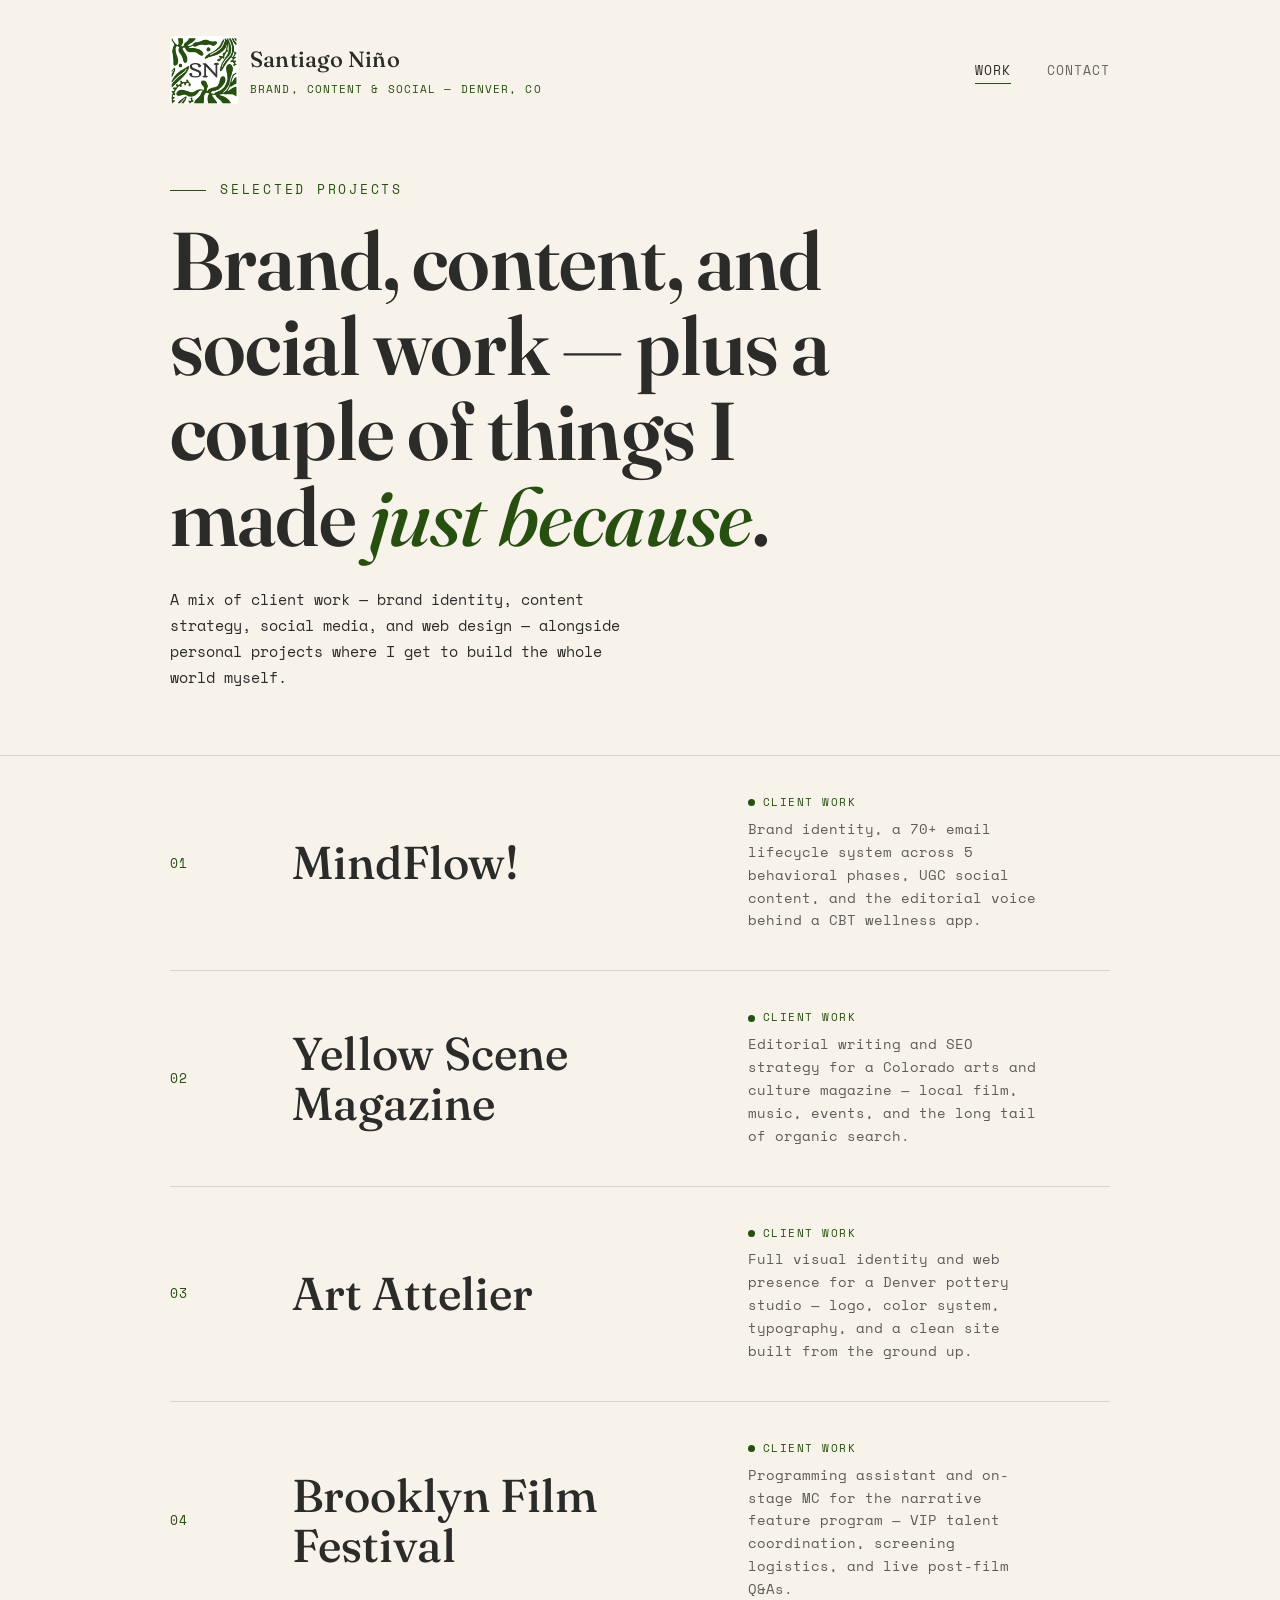
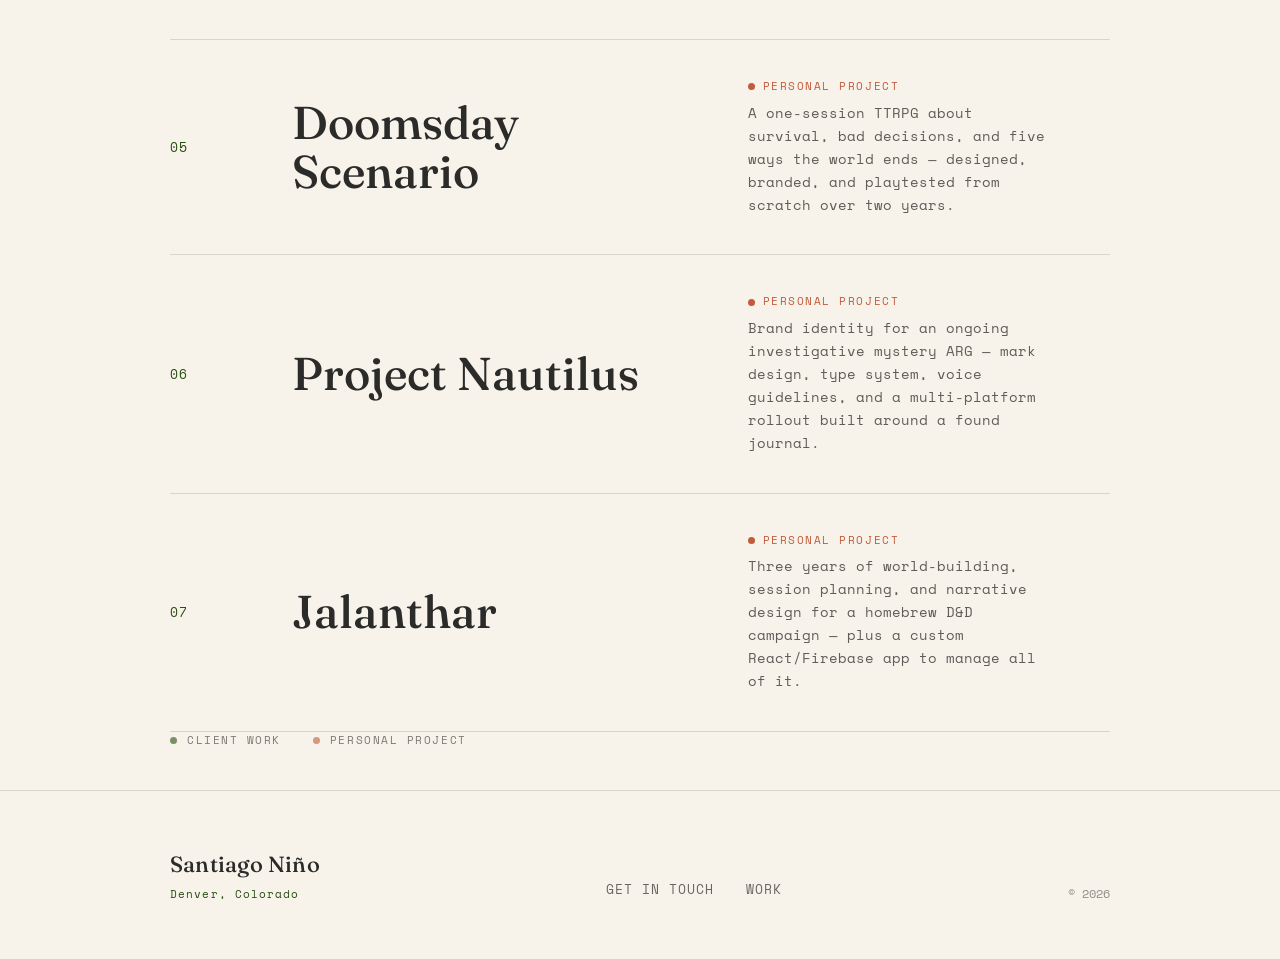
==== work/index.html @ 9f28a8c1 "Add files via upload" ====
<!DOCTYPE html>
<html lang="en">
<head>
<meta charset="UTF-8">
<meta name="viewport" content="width=device-width, initial-scale=1.0">
<title>Work — Santiago Niño</title>
<meta name="description" content="Selected brand, content, and social work by Santiago Niño, including MindFlow, Art Attelier, and Yellow Scene Magazine.">
<link rel="canonical" href="https://ageofdust.github.io/work/">
<meta property="og:title" content="Work — Santiago Niño">
<meta property="og:description" content="Selected brand, content, and social work by Santiago Niño, including MindFlow, Art Attelier, and Yellow Scene Magazine.">
<meta property="og:type" content="website">
<meta name="twitter:card" content="summary">
<link rel="icon" type="image/png" href="../img/logo.png">
<link rel="preconnect" href="https://fonts.googleapis.com">
<link rel="preconnect" href="https://fonts.gstatic.com" crossorigin>
<link href="https://fonts.googleapis.com/css2?family=Fraunces:ital,opsz,wght@0,9..144,300;0,9..144,400;0,9..144,500;0,9..144,600;0,9..144,900;1,9..144,400;1,9..144,500&family=Space+Mono:wght@400;700&display=swap" rel="stylesheet">
<link rel="stylesheet" href="../css/styles.css">
</head>
<body data-section="work">

<header>
  <div class="wrap nav">
    <a href="../index.html" class="brand-link"><img src="../img/logo.png" alt="Santiago Niño logo" class="brand-logo"><div class="brand-text"><span class="brand-name">Santiago Niño</span><span class="brand-year">BRAND, CONTENT &amp; SOCIAL — DENVER, CO</span></div></a>
    <nav class="nav-links">
      <a href="../work/index.html" data-nav-link="work" class="is-active">Work</a>
      <a href="../contact/index.html" data-nav-link="contact">Contact</a>
    </nav>
    <button class="menu-toggle" onclick="toggleMenu()" aria-label="Toggle menu">
      <span></span><span></span>
    </button>
  </div>
  <nav class="mobile-menu" id="mobile-menu">
    <a href="../work/index.html" data-nav-link="work" class="is-active">Work</a>
    <a href="../contact/index.html" data-nav-link="contact">Contact</a>
  </nav>
</header>

<main>
    <section class="page-intro">
      <div class="wrap">
        <div class="eyebrow">Selected projects</div>
        <h1>Brand, content, and social work — plus a couple of things I made <span class="accent">just because</span>.</h1>
        <p class="page-intro-sub">A mix of client work — brand identity, content strategy, social media, and web design — alongside personal projects where I get to build the whole world myself.</p>
      </div>
    </section>

    <section class="project-index">
      <div class="wrap">

        <a class="project" href="mindflow/index.html">
          <span class="project-num">01</span>
          <span class="project-name">MindFlow!</span>
          <span class="project-meta">
            <span class="project-tag">Client work</span>
            <span class="project-desc">Brand identity, a 70+ email lifecycle system across 5 behavioral phases, UGC social content, and the editorial voice behind a CBT wellness app.</span>
          </span>
          <span class="project-arrow">→</span>
        </a>

        <a class="project" href="yellow-scene/index.html">
          <span class="project-num">02</span>
          <span class="project-name">Yellow Scene Magazine</span>
          <span class="project-meta">
            <span class="project-tag">Client work</span>
            <span class="project-desc">Editorial writing and SEO strategy for a Colorado arts and culture magazine — local film, music, events, and the long tail of organic search.</span>
          </span>
          <span class="project-arrow">→</span>
        </a>

        <a class="project" href="art-attelier/index.html">
          <span class="project-num">03</span>
          <span class="project-name">Art Attelier</span>
          <span class="project-meta">
            <span class="project-tag">Client work</span>
            <span class="project-desc">Full visual identity and web presence for a Denver pottery studio — logo, color system, typography, and a clean site built from the ground up.</span>
          </span>
          <span class="project-arrow">→</span>
        </a>

        <a class="project" href="brooklyn-film-festival/index.html">
          <span class="project-num">04</span>
          <span class="project-name">Brooklyn Film Festival</span>
          <span class="project-meta">
            <span class="project-tag">Client work</span>
            <span class="project-desc">Programming assistant and on-stage MC for the narrative feature program — VIP talent coordination, screening logistics, and live post-film Q&As.</span>
          </span>
          <span class="project-arrow">→</span>
        </a>

        <a class="project" href="doomsday-scenario/index.html">
          <span class="project-num">05</span>
          <span class="project-name">Doomsday Scenario</span>
          <span class="project-meta">
            <span class="project-tag is-personal">Personal project</span>
            <span class="project-desc">A one-session TTRPG about survival, bad decisions, and five ways the world ends — designed, branded, and playtested from scratch over two years.</span>
          </span>
          <span class="project-arrow">→</span>
        </a>

        <a class="project" href="project-nautilus/index.html">
          <span class="project-num">06</span>
          <span class="project-name">Project Nautilus</span>
          <span class="project-meta">
            <span class="project-tag is-personal">Personal project</span>
            <span class="project-desc">Brand identity for an ongoing investigative mystery ARG — mark design, type system, voice guidelines, and a multi-platform rollout built around a found journal.</span>
          </span>
          <span class="project-arrow">→</span>
        </a>

        <a class="project" href="jalanthar/index.html">
          <span class="project-num">07</span>
          <span class="project-name">Jalanthar</span>
          <span class="project-meta">
            <span class="project-tag is-personal">Personal project</span>
            <span class="project-desc">Three years of world-building, session planning, and narrative design for a homebrew D&D campaign — plus a custom React/Firebase app to manage all of it.</span>
          </span>
          <span class="project-arrow">→</span>
        </a>
      </div>

      <div class="wrap legend">
        <span class="legend-item"><span class="legend-dot"></span>Client work</span>
        <span class="legend-item"><span class="legend-dot is-personal"></span>Personal project</span>
      </div>
    </section>

</main>

<footer>
  <div class="wrap footer-inner">
    <div>
      <div class="brand-name">Santiago Niño</div>
      <span class="brand-year">Denver, Colorado</span>
    </div>
    <div class="footer-links">
      <a href="../contact/index.html">Get in Touch</a>
      <a href="../work/index.html">Work</a>
    </div>
    <div class="footer-meta">© 2026</div>
  </div>
</footer>

<script src="../js/main.js" defer></script>

</body>
</html>
---- css/styles.css ----
:root {
    --paper: #F7F3EA;
    --forest: #274F10;
    --forest-deep: #1B380A;
    --rust: #C25B3A;
    --gold: #D4A24E;
    --charcoal: #2B2B2A;

    --font-display: 'Fraunces', serif;
    --font-mono: 'Space Mono', monospace;
  }

  * { margin: 0; padding: 0; box-sizing: border-box; }

  html { scroll-behavior: smooth; }

  body {
    background: var(--paper);
    color: var(--charcoal);
    font-family: var(--font-mono);
    line-height: 1.6;
    font-size: 15px;
    overflow-x: hidden;
  }

  a { color: inherit; text-decoration: none; }

  .wrap {
    max-width: 1100px;
    margin: 0 auto;
    padding: 0 48px;
  }

  /* ---------- HEADER ---------- */
  header {
    position: relative;
    z-index: 20;
    padding: 36px 0;
  }

  .nav {
    display: flex;
    align-items: center;
    justify-content: space-between;
  }

  .brand-link {
    display: flex;
    align-items: center;
    gap: 12px;
    text-decoration: none;
    color: inherit;
  }

  .brand-logo {
    width: auto;
    height: 68px;
    display: block;
    flex-shrink: 0;
  }

  .brand-text {
    display: flex;
    flex-direction: column;
  }

  .brand-name {
    font-family: var(--font-display);
    font-size: 22px;
    font-weight: 500;
    letter-spacing: 0.01em;
  }

  .brand-year {
    font-family: var(--font-mono);
    font-size: 11px;
    letter-spacing: 0.1em;
    color: var(--forest);
    margin-top: 4px;
    display: block;
  }

  .nav-links {
    display: flex;
    align-items: center;
    gap: 36px;
    font-size: 12.5px;
    letter-spacing: 0.08em;
    text-transform: uppercase;
    padding-top: 4px;
  }

  .nav-links a {
    opacity: 0.7;
    transition: opacity 0.2s ease;
    border-bottom: 1px solid transparent;
    padding-bottom: 2px;
    cursor: pointer;
  }

  .nav-links a:hover,
  .nav-links a.is-active {
    opacity: 1;
    border-color: var(--forest);
  }

  /* ---------- MOBILE MENU ---------- */
  .menu-toggle {
    display: none;
    flex-direction: column;
    justify-content: center;
    gap: 6px;
    width: 32px;
    height: 32px;
    background: none;
    border: none;
    cursor: pointer;
    padding: 0;
  }

  .menu-toggle span {
    display: block;
    width: 100%;
    height: 1.5px;
    background: var(--charcoal);
    transition: transform 0.25s ease, opacity 0.25s ease;
  }

  .menu-toggle.is-open span:first-child {
    transform: translateY(3.5px) rotate(45deg);
  }

  .menu-toggle.is-open span:last-child {
    transform: translateY(-3.5px) rotate(-45deg);
  }

  .mobile-menu {
    display: none;
    flex-direction: column;
    max-height: 0;
    overflow: hidden;
    transition: max-height 0.3s ease;
    border-top: 1px solid rgba(43,43,42,0.15);
  }

  .mobile-menu.is-open {
    max-height: 220px;
  }

  .mobile-menu a {
    padding: 18px 24px;
    font-size: 13px;
    letter-spacing: 0.1em;
    text-transform: uppercase;
    color: var(--charcoal);
    opacity: 0.75;
    border-bottom: 1px solid rgba(43,43,42,0.1);
  }

  .mobile-menu a.is-active {
    opacity: 1;
    color: var(--forest);
  }

  /* ---------- SHARED EYEBROW ---------- */
  .eyebrow {
    font-family: var(--font-mono);
    font-size: 12.5px;
    letter-spacing: 0.22em;
    text-transform: uppercase;
    color: var(--forest);
    margin-bottom: 18px;
    display: flex;
    align-items: center;
    gap: 14px;
  }

  .eyebrow::before {
    content: '';
    display: block;
    width: 36px;
    height: 1px;
    background: var(--forest);
  }

  /* ---------- HERO (home view) ---------- */
  .hero {
    position: relative;
    padding: 40px 0 0;
    min-height: 72vh;
    display: flex;
    flex-direction: column;
    justify-content: center;
  }

  .hero-canvas {
    position: relative;
    min-height: 460px;
    display: flex;
    align-items: center;
  }

  .hero-content {
    position: relative;
    z-index: 5;
    max-width: 920px;
    width: 100%;
  }

  .hero h1 {
    font-family: var(--font-display);
    font-weight: 600;
    font-size: clamp(56px, 9vw, 124px);
    line-height: 0.98;
    letter-spacing: -0.015em;
    color: var(--charcoal);
  }

  .hero h1 .line {
    display: block;
  }

  .hero h1 .accent {
    font-style: italic;
    font-weight: 500;
    color: var(--forest);
  }

  .hero h1 .accent-rust {
    font-style: italic;
    font-weight: 500;
    color: var(--rust);
  }

  .hero-sub-row {
    display: flex;
    align-items: flex-end;
    justify-content: space-between;
    gap: 40px;
    margin-top: 36px;
    flex-wrap: wrap;
  }

  .hero-sub {
    font-family: var(--font-mono);
    font-size: 14.5px;
    line-height: 1.8;
    max-width: 420px;
    color: var(--charcoal);
  }

  .hero-meta {
    display: flex;
    flex-direction: column;
    gap: 14px;
    font-size: 12.5px;
    text-align: right;
    min-width: 200px;
  }

  .hero-meta-item {
    display: flex;
    flex-direction: column;
    gap: 3px;
  }

  .hero-meta-label {
    text-transform: uppercase;
    letter-spacing: 0.14em;
    color: var(--forest);
    font-size: 11px;
  }

  .hero-meta-value {
    font-family: var(--font-display);
    font-size: 17px;
    font-weight: 500;
    color: var(--charcoal);
  }

  /* ---------- CTA ROW ---------- */
  .cta-row {
    display: flex;
    align-items: center;
    gap: 32px;
    margin-top: 56px;
  }

  .btn-primary {
    background: var(--forest);
    color: var(--paper);
    padding: 16px 36px;
    font-family: var(--font-mono);
    font-size: 13px;
    letter-spacing: 0.1em;
    text-transform: uppercase;
    transition: background 0.2s ease, transform 0.15s ease;
    display: inline-block;
    border: 1px solid var(--forest);
    cursor: pointer;
  }

  .btn-primary:hover {
    background: var(--forest-deep);
    transform: translateY(-2px);
  }

  .btn-outline {
    font-family: var(--font-mono);
    font-size: 13px;
    letter-spacing: 0.1em;
    text-transform: uppercase;
    display: inline-flex;
    align-items: center;
    gap: 10px;
    padding: 16px 0;
    border-bottom: 1px solid var(--charcoal);
    transition: color 0.2s ease, border-color 0.2s ease;
    cursor: pointer;
  }

  .btn-outline:hover {
    color: var(--rust);
    border-color: var(--rust);
  }

  /* ---------- STRIP ---------- */
  .strip {
    border-top: 1px solid rgba(43,43,42,0.15);
    margin-top: 80px;
    padding-top: 28px;
    padding-bottom: 28px;
  }

  .strip-inner {
    display: flex;
    align-items: center;
    gap: 48px;
    flex-wrap: wrap;
    justify-content: space-between;
  }

  .strip-label {
    font-size: 11.5px;
    letter-spacing: 0.16em;
    text-transform: uppercase;
    color: var(--forest);
    white-space: nowrap;
  }

  .strip-items {
    display: flex;
    gap: 44px;
    flex-wrap: wrap;
    font-family: var(--font-display);
    font-size: 18px;
    color: var(--charcoal);
    opacity: 0.6;
  }

  /* ---------- PAGE INTRO (work view) ---------- */
  .page-intro {
    padding: 40px 0 64px;
  }

  .page-intro h1 {
    font-family: var(--font-display);
    font-weight: 600;
    font-size: clamp(44px, 6.4vw, 84px);
    line-height: 1.04;
    letter-spacing: -0.01em;
    max-width: 760px;
  }

  .page-intro h1 .accent {
    font-style: italic;
    font-weight: 500;
    color: var(--forest);
  }

  .page-intro-sub {
    margin-top: 28px;
    max-width: 480px;
    font-size: 14.5px;
    line-height: 1.8;
  }

  /* ---------- CONTACT VIEW ---------- */
  .contact-hero {
    padding: 64px 0 140px;
    min-height: 64vh;
    display: flex;
    align-items: center;
  }

  .contact-hero h1 {
    font-family: var(--font-display);
    font-weight: 600;
    font-size: clamp(48px, 7.5vw, 100px);
    line-height: 1.02;
    letter-spacing: -0.01em;
    margin-top: 4px;
  }

  .contact-sub {
    margin-top: 28px;
    max-width: 460px;
    font-size: 15px;
    line-height: 1.8;
    color: var(--charcoal);
    opacity: 0.8;
  }

  .contact-links {
    margin-top: 56px;
    display: flex;
    flex-direction: column;
    gap: 0;
  }

  .contact-link {
    display: flex;
    align-items: baseline;
    gap: 24px;
    padding: 26px 0;
    border-top: 1px solid rgba(43,43,42,0.15);
    transition: padding-left 0.25s ease, color 0.25s ease;
  }

  .contact-links .contact-link:last-child {
    border-bottom: 1px solid rgba(43,43,42,0.15);
  }

  .contact-link:hover {
    padding-left: 12px;
    color: var(--rust);
  }

  .contact-link-label {
    font-family: var(--font-mono);
    font-size: 12px;
    letter-spacing: 0.14em;
    text-transform: uppercase;
    color: var(--forest);
    width: 90px;
    flex-shrink: 0;
  }

  .contact-link:hover .contact-link-label {
    color: var(--rust);
  }

  .contact-link-value {
    font-family: var(--font-display);
    font-size: clamp(20px, 2.6vw, 30px);
    font-weight: 500;
  }

  /* contact page layout — photo sits beside the headline block */
  .contact-layout {
    display: grid;
    grid-template-columns: 1fr 200px;
    gap: 56px;
    align-items: start;
  }

  .contact-photo-col { order: 2; padding-top: 8px; }

  .contact-photo {
    width: 200px;
    height: 200px;
    object-fit: cover;
    object-position: center 10%;
    display: block;
    border-radius: 4px;
  }

  .contact-content-col { order: 1; min-width: 0; }

  @media (max-width: 680px) {
    .contact-layout {
      grid-template-columns: 1fr;
      gap: 32px;
    }
    .contact-photo-col { order: -1; }
    .contact-photo {
      width: 120px;
      height: 120px;
      border-radius: 50%;
      object-position: center 12%;
    }
  }

  /* ---------- PROJECT INDEX ---------- */
  .project-index {
    border-top: 1px solid rgba(43,43,42,0.15);
  }

  .project {
    display: grid;
    grid-template-columns: 90px 1.4fr 1fr auto;
    align-items: center;
    gap: 32px;
    padding: 38px 0;
    border-bottom: 1px solid rgba(43,43,42,0.15);
    transition: padding-left 0.25s ease, padding-right 0.25s ease, background 0.25s ease;
    position: relative;
  }

  .project:hover {
    background: rgba(39,79,16,0.05);
    padding-left: 16px;
    padding-right: 16px;
    margin: 0 -16px;
  }

  .project-num {
    font-family: var(--font-mono);
    font-size: 13px;
    color: var(--forest);
    letter-spacing: 0.05em;
  }

  .project-name {
    font-family: var(--font-display);
    font-weight: 500;
    font-size: clamp(28px, 4vw, 46px);
    line-height: 1.08;
    transition: color 0.25s ease, font-style 0.25s ease;
  }

  .project:hover .project-name {
    color: var(--rust);
    font-style: italic;
  }

  .project-meta {
    display: flex;
    flex-direction: column;
    gap: 6px;
  }

  .project-tag {
    display: inline-flex;
    align-items: center;
    gap: 8px;
    font-size: 11px;
    letter-spacing: 0.14em;
    text-transform: uppercase;
    color: var(--forest);
  }

  .project-tag.is-personal {
    color: var(--rust);
  }

  .project-tag::before {
    content: '';
    display: block;
    width: 7px;
    height: 7px;
    border-radius: 50%;
    background: currentColor;
  }

  .project-desc {
    font-size: 13.5px;
    color: var(--charcoal);
    opacity: 0.75;
    max-width: 320px;
    line-height: 1.7;
  }

  .project-arrow {
    font-family: var(--font-display);
    font-size: 28px;
    font-style: italic;
    color: var(--charcoal);
    opacity: 0;
    transform: translateX(-8px);
    transition: opacity 0.25s ease, transform 0.25s ease;
    justify-self: end;
  }

  .project:hover .project-arrow {
    opacity: 1;
    transform: translateX(0);
    color: var(--rust);
  }

  /* ---------- LEGEND ---------- */
  .legend {
    display: flex;
    gap: 32px;
    padding-top: 32px;
    padding-bottom: 32px;
    flex-wrap: wrap;
  }

  .legend-item {
    display: flex;
    align-items: center;
    gap: 10px;
    font-size: 11px;
    letter-spacing: 0.14em;
    text-transform: uppercase;
    color: var(--charcoal);
    opacity: 0.6;
  }

  .legend-dot {
    width: 7px;
    height: 7px;
    border-radius: 50%;
    background: var(--forest);
    display: block;
  }

  .legend-dot.is-personal {
    background: var(--rust);
  }

  /* ---------- FOOTER ---------- */
  footer {
    border-top: 1px solid rgba(43,43,42,0.15);
    padding: 56px 0;
    margin-top: 40px;
  }

  .footer-inner {
    display: flex;
    align-items: flex-end;
    justify-content: space-between;
    flex-wrap: wrap;
    gap: 24px;
  }

  .footer-links {
    display: flex;
    gap: 32px;
    font-size: 12.5px;
    letter-spacing: 0.08em;
    text-transform: uppercase;
  }

  .footer-links a {
    opacity: 0.7;
    transition: opacity 0.2s ease;
    border-bottom: 1px solid transparent;
    padding-bottom: 2px;
  }

  .footer-links a:hover {
    opacity: 1;
    border-color: var(--forest);
  }

  .footer-meta {
    font-size: 12px;
    color: var(--charcoal);
    opacity: 0.5;
  }

  /* ---------- PROJECT HEADER (individual project view) ---------- */
  .project-header {
    padding: 40px 0 56px;
  }

  .back-link {
    display: inline-flex;
    align-items: center;
    gap: 8px;
    font-size: 12.5px;
    letter-spacing: 0.1em;
    text-transform: uppercase;
    color: var(--forest);
    margin-bottom: 36px;
    border-bottom: 1px solid transparent;
    padding-bottom: 2px;
    transition: border-color 0.2s ease;
  }

  .back-link:hover {
    border-color: var(--forest);
  }

  .project-header-row {
    display: flex;
    align-items: center;
    gap: 36px;
  }

  .project-header-top {
    display: flex;
    align-items: center;
    gap: 24px;
    flex-shrink: 0;
  }

  .project-logo {
    width: 104px;
    height: 104px;
    border-radius: 22px;
    object-fit: cover;
    flex-shrink: 0;
    box-shadow: 0 8px 28px rgba(43,43,42,0.18);
  }

  .project-logo--wide {
    width: 168px;
    height: 90px;
    border-radius: 14px;
  }

  .project-logo--placeholder {
    background: var(--forest);
    color: var(--paper);
    display: flex;
    align-items: center;
    justify-content: center;
    font-family: var(--font-display);
    font-weight: 600;
    font-size: 30px;
    letter-spacing: 0.01em;
  }

  .project-header-top h1 {
    font-family: var(--font-display);
    font-weight: 600;
    font-size: clamp(32px, 4.4vw, 50px);
    line-height: 1.04;
    letter-spacing: -0.01em;
    white-space: nowrap;
  }

  .project-header-text {
    max-width: 560px;
  }

  .project-header-text .project-tag {
    margin-bottom: 10px;
  }

  .project-header-text p {
    font-size: 14.5px;
    line-height: 1.8;
    color: var(--charcoal);
    opacity: 0.85;
  }

  /* ---------- ACCORDION ---------- */
  .accordion-section {
    padding-bottom: 100px;
  }

  .accordion-item {
    border-top: 1px solid rgba(43,43,42,0.15);
  }

  .accordion-item:last-child {
    border-bottom: 1px solid rgba(43,43,42,0.15);
  }

  .accordion-trigger {
    width: 100%;
    display: flex;
    align-items: center;
    gap: 28px;
    padding: 30px 0;
    background: none;
    border: none;
    cursor: pointer;
    font-family: var(--font-mono);
    text-align: left;
    color: var(--charcoal);
    transition: padding-left 0.2s ease;
  }

  .accordion-trigger:hover {
    padding-left: 8px;
  }

  .accordion-num {
    font-size: 13px;
    color: var(--forest);
    letter-spacing: 0.05em;
  }

  .accordion-title {
    font-family: var(--font-display);
    font-weight: 500;
    font-size: clamp(24px, 3vw, 34px);
    flex: 1;
    transition: color 0.2s ease;
  }

  .accordion-trigger:hover .accordion-title {
    color: var(--rust);
  }

  .accordion-icon {
    font-family: var(--font-mono);
    font-size: 22px;
    color: var(--forest);
    transition: transform 0.25s ease;
    width: 24px;
    text-align: center;
  }

  .accordion-item.is-open .accordion-icon {
    transform: rotate(45deg);
  }

  .accordion-panel {
    max-height: 0;
    overflow: hidden;
    transition: max-height 0.35s ease;
  }

  .accordion-panel-inner {
    padding: 0 0 44px;
    display: flex;
    flex-direction: column;
    gap: 24px;
  }

  .accordion-visual {
    background: var(--card, #F1EDE3);
    background: rgba(39,79,16,0.06);
    border: 1px dashed rgba(39,79,16,0.3);
    border-radius: 14px;
    min-height: 280px;
    display: flex;
    align-items: center;
    justify-content: center;
  }

  .visual-placeholder {
    font-size: 12px;
    letter-spacing: 0.12em;
    text-transform: uppercase;
    color: var(--forest);
    opacity: 0.6;
  }

  .accordion-panel-inner p {
    font-size: 14px;
    line-height: 1.8;
    color: var(--charcoal);
    opacity: 0.8;
    max-width: 640px;
  }

  .article-link {
    display: inline-flex;
    align-items: center;
    gap: 8px;
    font-family: var(--font-mono);
    font-size: 13px;
    letter-spacing: 0.08em;
    text-transform: uppercase;
    color: var(--forest);
    border-bottom: 1px solid var(--forest);
    padding-bottom: 3px;
    align-self: flex-start;
    transition: color 0.2s ease, border-color 0.2s ease;
  }

  .article-link:hover {
    color: var(--rust);
    border-color: var(--rust);
  }

  /* ---------- EMAIL SHOWCASE ---------- */
  .email-showcase {
    display: flex;
    flex-direction: column;
    gap: 48px;
    padding-bottom: 8px;
  }

  .email-card {
    display: grid;
    grid-template-columns: 1fr 1fr;
    gap: 40px;
    align-items: start;
    padding: 32px;
    background: rgba(39,79,16,0.04);
    border: 1px solid rgba(39,79,16,0.15);
    border-radius: 14px;
  }

  .email-card-meta { display: flex; flex-direction: column; gap: 14px; }
  .email-card-eyebrow {
    font-family: var(--font-mono);
    font-size: 11px;
    letter-spacing: 0.18em;
    text-transform: uppercase;
    color: var(--rust);
  }
  .email-card-title {
    font-family: var(--font-display);
    font-size: 22px;
    font-weight: 500;
    color: var(--ink);
    line-height: 1.2;
    margin: 0;
  }
  .email-card-body {
    font-size: 14px;
    line-height: 1.75;
    color: var(--charcoal);
    opacity: 0.85;
    margin: 0;
  }
  .email-card-stats {
    display: flex;
    flex-wrap: wrap;
    gap: 10px;
    margin-top: 4px;
  }
  .email-stat {
    font-family: var(--font-mono);
    font-size: 10px;
    letter-spacing: 0.1em;
    text-transform: uppercase;
    color: var(--forest);
    border: 1px solid rgba(39,79,16,0.35);
    padding: 5px 10px;
    border-radius: 100px;
  }

  .email-preview-wrap {
    position: relative;
    border-radius: 8px;
    overflow: hidden;
    box-shadow: 0 8px 28px -8px rgba(30,23,53,0.18);
    background: #f4f1ea;
    height: 420px;
  }
  .email-preview-wrap iframe {
    width: 600px;
    height: 800px;
    border: none;
    transform: scale(0.56);
    transform-origin: top left;
    pointer-events: none;
  }
  .email-preview-link {
    position: absolute;
    inset: 0;
    display: flex;
    align-items: flex-end;
    justify-content: flex-end;
    padding: 14px;
    background: linear-gradient(to top, rgba(30,23,53,0.3) 0%, transparent 40%);
    opacity: 0;
    transition: opacity 0.2s;
  }
  .email-preview-wrap:hover .email-preview-link { opacity: 1; }
  .email-preview-link a {
    font-family: var(--font-mono);
    font-size: 11px;
    letter-spacing: 0.1em;
    text-transform: uppercase;
    color: #fff;
    background: rgba(30,23,53,0.75);
    padding: 8px 14px;
    border-radius: 100px;
    text-decoration: none;
    transition: background 0.2s;
  }
  .email-preview-link a:hover { background: var(--forest); }

  .email-showcase-intro {
    font-size: 14px;
    line-height: 1.8;
    color: var(--charcoal);
    opacity: 0.8;
    max-width: 640px;
    margin: 0 0 8px;
  }

  /* ---------- MINDFLOW BLOG CARDS ---------- */
  .mf-blog-intro {
    font-size: 14px; line-height: 1.8; color: var(--charcoal);
    opacity: 0.8; max-width: 640px; margin: 0 0 28px;
  }
  .mf-blog-grid {
    display: grid; grid-template-columns: 1fr; gap: 1px;
    background: rgba(39,79,16,0.12); margin-bottom: 24px;
  }
  .mf-blog-card {
    background: var(--paper); padding: 26px 28px;
    display: flex; flex-direction: column; gap: 8px; transition: background .15s;
  }
  .mf-blog-card:hover { background: rgba(39,79,16,0.04); }
  .mf-blog-meta {
    font-family: var(--font-mono); font-size: 11px;
    letter-spacing: .08em; text-transform: uppercase;
    color: var(--forest); opacity: 0.7; display: flex; gap: 14px;
  }
  .mf-blog-title {
    font-family: var(--font-display); font-size: 18px;
    font-weight: 500; line-height: 1.3; color: var(--charcoal);
    text-decoration: none; display: block;
  }
  .mf-blog-title:hover { color: var(--rust); }
  .mf-blog-excerpt {
    font-size: 13.5px; line-height: 1.7;
    color: var(--charcoal); opacity: 0.65; margin: 0;
  }
  .mf-blog-read {
    font-family: var(--font-mono); font-size: 11px; letter-spacing: .1em;
    text-transform: uppercase; color: var(--rust); text-decoration: none;
    border-bottom: 1px solid currentColor; padding-bottom: 1px;
    align-self: flex-start; margin-top: 4px; transition: opacity .2s;
  }
  .mf-blog-read:hover { opacity: .7; }
  .mf-blog-footer {
    display: flex; align-items: center; justify-content: space-between;
    flex-wrap: wrap; gap: 12px; margin-top: 4px;
  }
  .mf-blog-status {
    font-family: var(--font-mono); font-size: 10px; letter-spacing: .1em;
    text-transform: uppercase; color: var(--forest); opacity: .45;
  }
  .mf-blog-status.is-live { color: var(--forest); opacity: .85; }
  .mf-blog-status.is-error { color: var(--rust); opacity: .65; }

  .mf-platform-label {
    display: flex; align-items: center; gap: 10px; margin-bottom: 20px;
    font-family: var(--font-mono); font-size: 11px; letter-spacing: .12em;
    text-transform: uppercase; color: var(--forest);
  }
  .mf-platform-icon { font-size: 16px; line-height: 1; }
  .mf-platform-label a { color: var(--forest); border-bottom: 1px solid currentColor; padding-bottom: 1px; }
  .mf-platform-label a:hover { color: var(--rust); }

  .mf-tiktok-placeholder {
    background: rgba(39,79,16,.04); border: 1px dashed rgba(39,79,16,.25);
    border-radius: 4px; padding: 20px; display: flex; align-items: center;
    justify-content: center; min-height: 120px;
  }
  .mf-tiktok-placeholder a {
    font-family: var(--font-mono); font-size: 12px; letter-spacing: .1em;
    text-transform: uppercase; color: var(--forest);
  }

  /* ---------- MINDFLOW SOCIAL / VIDEO ---------- */
  .mf-social-intro {
    font-size: 14px; line-height: 1.8; color: var(--charcoal);
    opacity: 0.8; max-width: 640px; margin: 0 0 32px;
  }

  .mf-role-strip {
    display: flex; flex-wrap: wrap; gap: 10px; margin-bottom: 40px;
  }
  .mf-role-pill {
    font-family: var(--font-mono); font-size: 10px; letter-spacing: .12em;
    text-transform: uppercase; color: var(--forest);
    border: 1px solid rgba(39,79,16,.35); padding: 6px 14px; border-radius: 100px;
  }

  .mf-video-grid {
    display: grid;
    grid-template-columns: repeat(3, 1fr);
    gap: 24px;
    align-items: start;
  }

  .mf-video-card { display: flex; flex-direction: column; gap: 14px; }

  /* Override Instagram's own iframe dimensions to fill the column */
  .mf-video-card .instagram-media {
    min-width: 0 !important;
    width: 100% !important;
    max-width: 100% !important;
    margin: 0 !important;
  }

  .mf-video-meta { display: flex; flex-direction: column; gap: 6px; }
  .mf-video-label {
    font-family: var(--font-mono); font-size: 10px; letter-spacing: .14em;
    text-transform: uppercase; color: var(--rust); opacity: .8;
  }
  .mf-video-note {
    font-size: 13px; line-height: 1.65; color: var(--charcoal); opacity: .65;
  }

  @media (max-width: 860px) {
    .mf-video-grid { grid-template-columns: 1fr; max-width: 420px; }
  }


    .email-card { grid-template-columns: 1fr; }
    .email-preview-wrap { height: 320px; }
    .email-preview-wrap iframe {
      width: 600px; height: 800px;
      transform: scale(0.45); transform-origin: top left;
    }
  }


  @media (max-width: 980px) {
    .nav { align-items: center; }
    .nav-links { display: none; }
    .menu-toggle { display: flex; }
    .mobile-menu { display: flex; }
    .hero { min-height: auto; padding: 20px 0 60px; }
    .hero-canvas { min-height: auto; }
    .hero-sub-row { flex-direction: column; align-items: flex-start; }
    .hero-meta { flex-direction: row; text-align: left; gap: 32px; }
    .cta-row { flex-direction: column; align-items: flex-start; gap: 20px; }
    .wrap { padding: 0 24px; }

    .project {
      grid-template-columns: 48px 1fr;
      grid-template-areas:
        "num name"
        ". meta"
        ". desc"
        ". arrow";
      row-gap: 10px;
    }
    .project-num { grid-area: num; }
    .project-name { grid-area: name; }
    .project-meta { grid-area: meta; }
    .project-desc { grid-area: desc; max-width: none; }
    .project-arrow { grid-area: arrow; justify-self: start; }
    .contact-hero { padding: 40px 0 80px; min-height: auto; }
    .contact-link { flex-direction: column; gap: 8px; }
    .contact-link-label { width: auto; }

    .project-header-row { flex-direction: column; align-items: flex-start; gap: 18px; }
    .project-header-top { gap: 16px; }
    .project-logo { width: 72px; height: 72px; border-radius: 16px; }
    .project-header-top h1 { font-size: 28px; white-space: normal; }
    .accordion-trigger { gap: 16px; }
    .accordion-visual { min-height: 200px; }
    .project-logo--wide { width: 130px; height: 70px; }
  }

  @media (max-width: 480px) {
    .wrap { padding: 0 20px; }
    .hero h1 { font-size: 40px; }
    .hero-sub { font-size: 14px; }
    .hero-meta { flex-direction: column; gap: 16px; }
    .btn-primary, .btn-outline { width: 100%; justify-content: center; text-align: center; }
    .cta-row { width: 100%; }
    .strip-inner { flex-direction: column; align-items: flex-start; gap: 16px; }
    .strip-items { gap: 20px 28px; font-size: 16px; }
    .page-intro h1 { font-size: 30px; }
    .contact-hero h1 { font-size: 36px; }
    .contact-link-value { font-size: 18px; word-break: break-word; }
    .accordion-trigger { gap: 10px; padding: 22px 0; }
    .accordion-title { font-size: 19px; }
    .accordion-icon { font-size: 18px; width: 18px; }
    .project-name { font-size: 24px; }
    .project-header-top h1 { font-size: 24px; }
    .project-logo { width: 60px; height: 60px; border-radius: 14px; }
    .project-logo--wide { width: 110px; height: 60px; }
  }

  @media (min-width: 1280px) {
    .wrap {
      padding: 0 80px;
    }
  }

  @media (min-width: 1440px) {
    .wrap {
      padding: 0 120px;
    }
  }
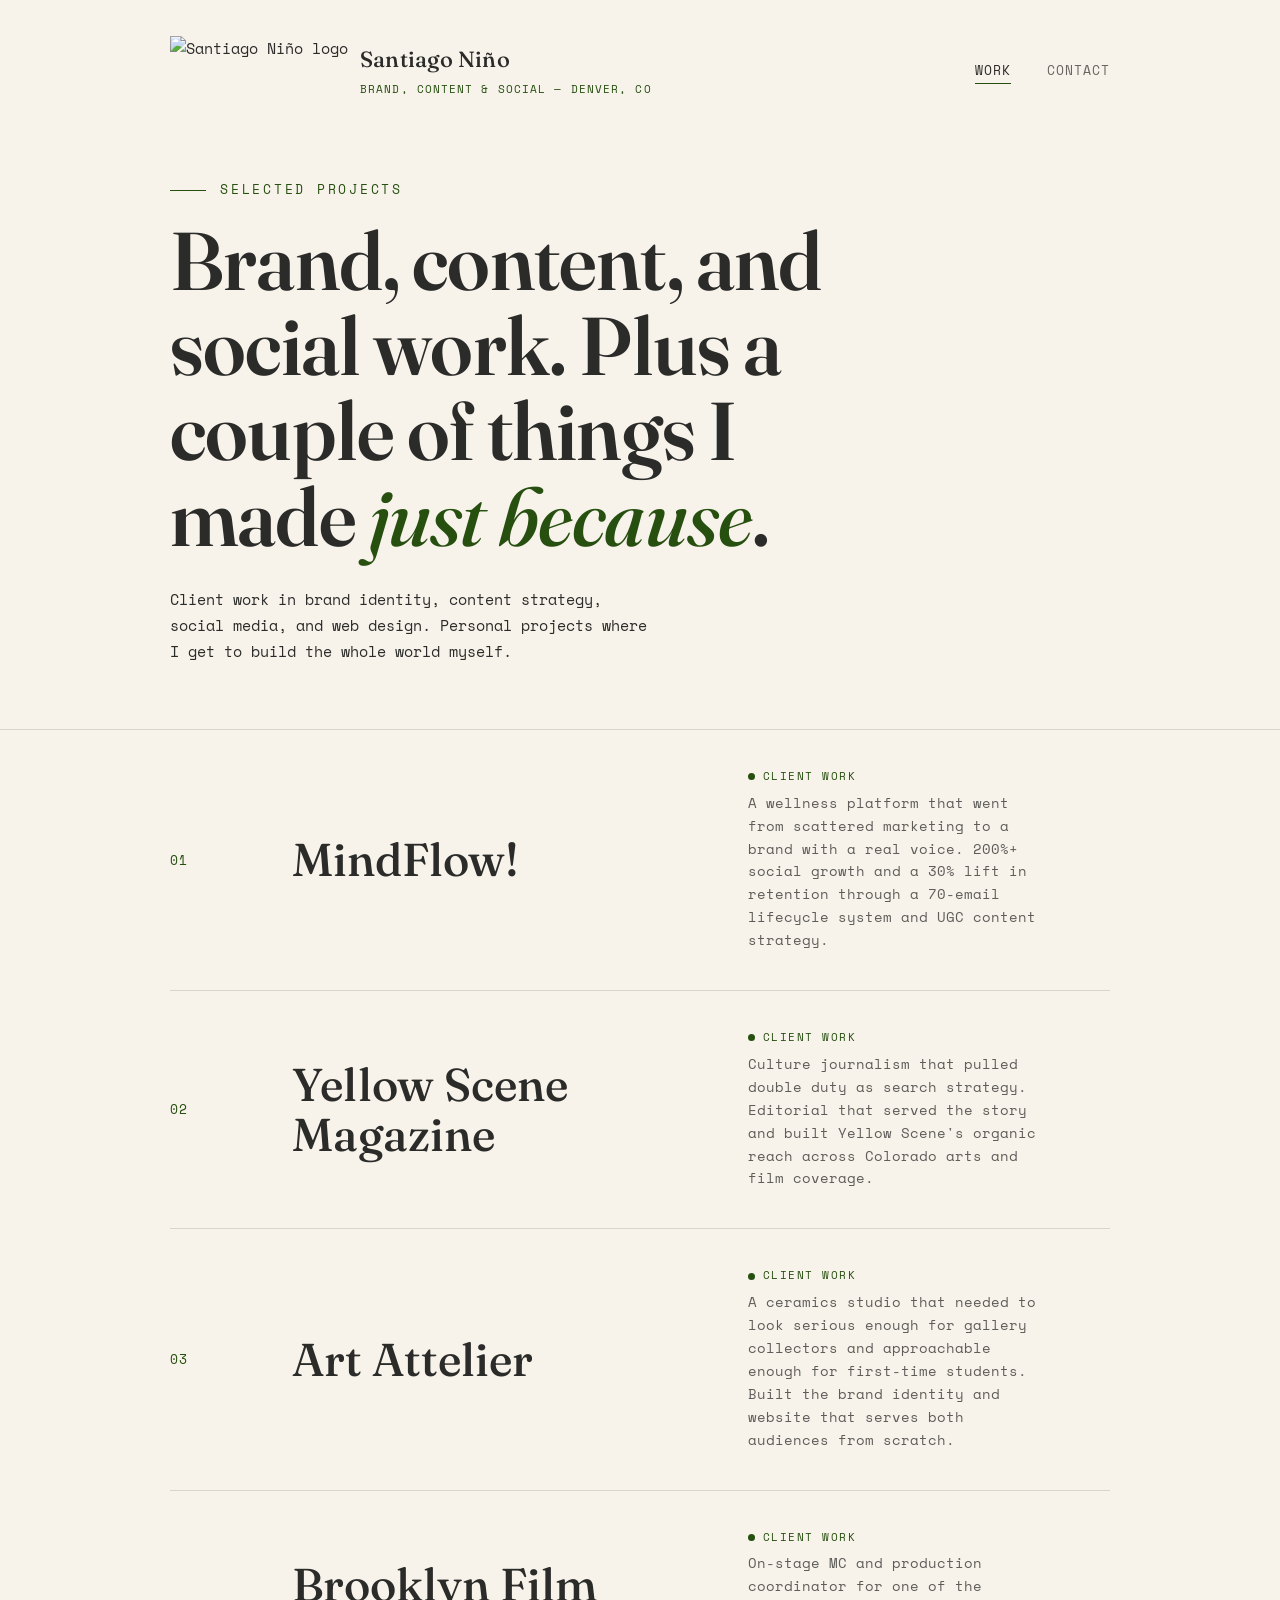
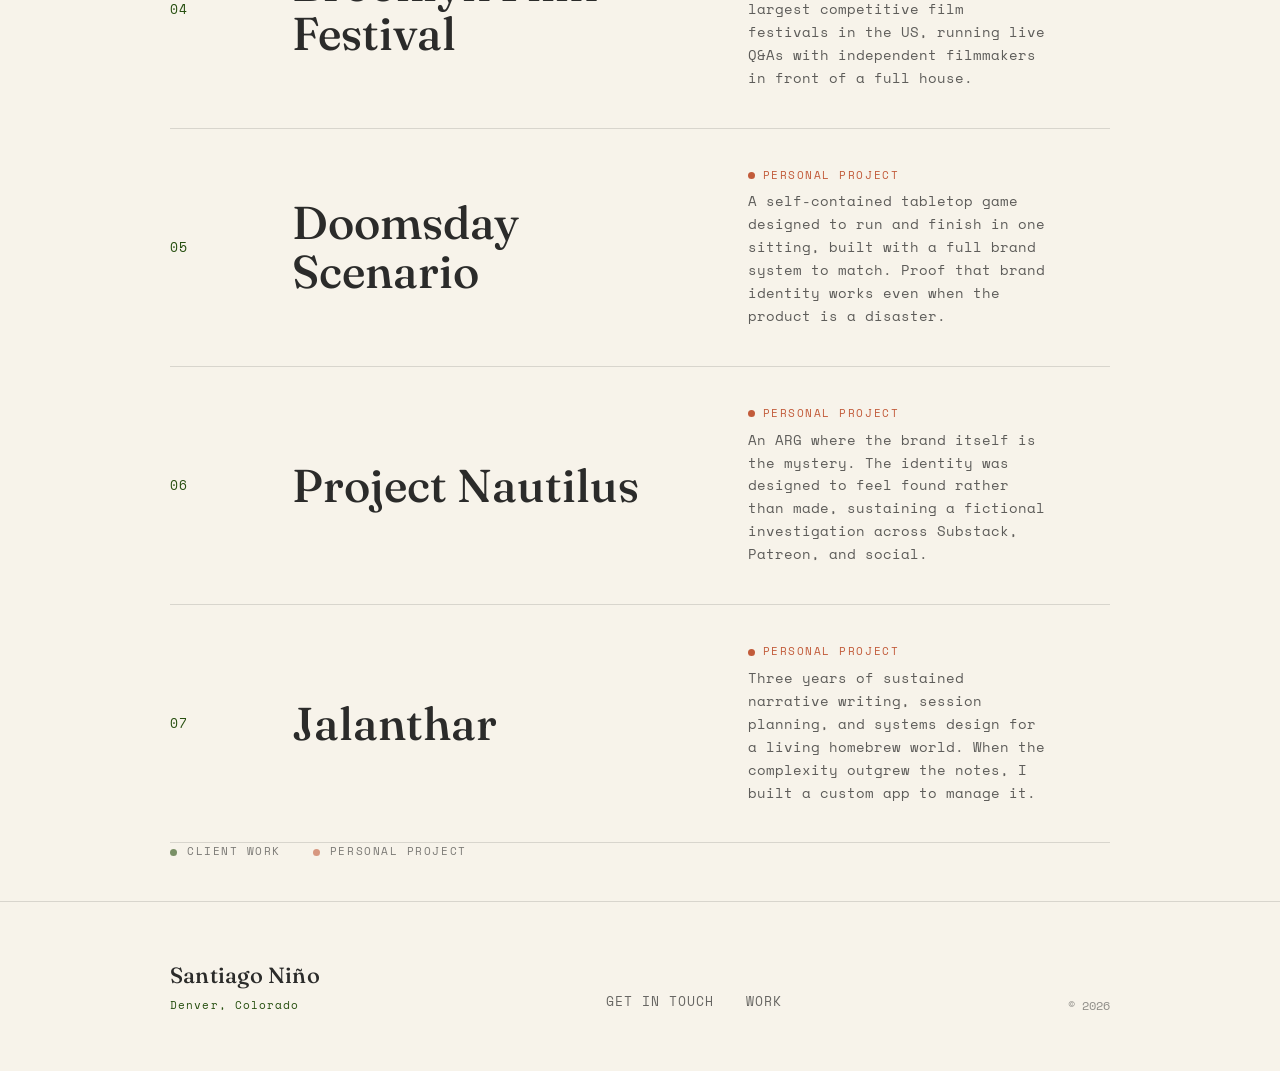
==== commit 23982867: "Add files via upload" ====
--- a/work/index.html
+++ b/work/index.html
@@ -20,7 +20,7 @@
 
 <header>
   <div class="wrap nav">
-    <a href="../index.html" class="brand-link"><img src="../img/logo.png" alt="Santiago Niño logo" class="brand-logo"><div class="brand-text"><span class="brand-name">Santiago Niño</span><span class="brand-year">BRAND, CONTENT &amp; SOCIAL — DENVER, CO</span></div></a>
+    <a href="../index.html" class="brand-link"><img src="../img/logo-header.png" alt="Santiago Niño logo" class="brand-logo"><div class="brand-text"><span class="brand-name">Santiago Niño</span><span class="brand-year">BRAND, CONTENT &amp; SOCIAL — DENVER, CO</span></div></a>
     <nav class="nav-links">
       <a href="../work/index.html" data-nav-link="work" class="is-active">Work</a>
       <a href="../contact/index.html" data-nav-link="contact">Contact</a>
@@ -39,8 +39,8 @@
     <section class="page-intro">
       <div class="wrap">
         <div class="eyebrow">Selected projects</div>
-        <h1>Brand, content, and social work — plus a couple of things I made <span class="accent">just because</span>.</h1>
-        <p class="page-intro-sub">A mix of client work — brand identity, content strategy, social media, and web design — alongside personal projects where I get to build the whole world myself.</p>
+        <h1>Brand, content, and social work. Plus a couple of things I made <span class="accent">just because</span>.</h1>
+        <p class="page-intro-sub">Client work in brand identity, content strategy, social media, and web design. Personal projects where I get to build the whole world myself.</p>
       </div>
     </section>
 
@@ -52,7 +52,7 @@
           <span class="project-name">MindFlow!</span>
           <span class="project-meta">
             <span class="project-tag">Client work</span>
-            <span class="project-desc">Brand identity, a 70+ email lifecycle system across 5 behavioral phases, UGC social content, and the editorial voice behind a CBT wellness app.</span>
+            <span class="project-desc">A wellness platform that went from scattered marketing to a brand with a real voice. 200%+ social growth and a 30% lift in retention through a 70-email lifecycle system and UGC content strategy.</span>
           </span>
           <span class="project-arrow">→</span>
         </a>
@@ -62,7 +62,7 @@
           <span class="project-name">Yellow Scene Magazine</span>
           <span class="project-meta">
             <span class="project-tag">Client work</span>
-            <span class="project-desc">Editorial writing and SEO strategy for a Colorado arts and culture magazine — local film, music, events, and the long tail of organic search.</span>
+            <span class="project-desc">Culture journalism that pulled double duty as search strategy. Editorial that served the story and built Yellow Scene's organic reach across Colorado arts and film coverage.</span>
           </span>
           <span class="project-arrow">→</span>
         </a>
@@ -72,7 +72,7 @@
           <span class="project-name">Art Attelier</span>
           <span class="project-meta">
             <span class="project-tag">Client work</span>
-            <span class="project-desc">Full visual identity and web presence for a Denver pottery studio — logo, color system, typography, and a clean site built from the ground up.</span>
+            <span class="project-desc">A ceramics studio that needed to look serious enough for gallery collectors and approachable enough for first-time students. Built the brand identity and website that serves both audiences from scratch.</span>
           </span>
           <span class="project-arrow">→</span>
         </a>
@@ -82,7 +82,7 @@
           <span class="project-name">Brooklyn Film Festival</span>
           <span class="project-meta">
             <span class="project-tag">Client work</span>
-            <span class="project-desc">Programming assistant and on-stage MC for the narrative feature program — VIP talent coordination, screening logistics, and live post-film Q&As.</span>
+            <span class="project-desc">On-stage MC and production coordinator for one of the largest competitive film festivals in the US, running live Q&As with independent filmmakers in front of a full house.</span>
           </span>
           <span class="project-arrow">→</span>
         </a>
@@ -92,7 +92,7 @@
           <span class="project-name">Doomsday Scenario</span>
           <span class="project-meta">
             <span class="project-tag is-personal">Personal project</span>
-            <span class="project-desc">A one-session TTRPG about survival, bad decisions, and five ways the world ends — designed, branded, and playtested from scratch over two years.</span>
+            <span class="project-desc">A self-contained tabletop game designed to run and finish in one sitting, built with a full brand system to match. Proof that brand identity works even when the product is a disaster.</span>
           </span>
           <span class="project-arrow">→</span>
         </a>
@@ -102,7 +102,7 @@
           <span class="project-name">Project Nautilus</span>
           <span class="project-meta">
             <span class="project-tag is-personal">Personal project</span>
-            <span class="project-desc">Brand identity for an ongoing investigative mystery ARG — mark design, type system, voice guidelines, and a multi-platform rollout built around a found journal.</span>
+            <span class="project-desc">An ARG where the brand itself is the mystery. The identity was designed to feel found rather than made, sustaining a fictional investigation across Substack, Patreon, and social.</span>
           </span>
           <span class="project-arrow">→</span>
         </a>
@@ -112,7 +112,7 @@
           <span class="project-name">Jalanthar</span>
           <span class="project-meta">
             <span class="project-tag is-personal">Personal project</span>
-            <span class="project-desc">Three years of world-building, session planning, and narrative design for a homebrew D&D campaign — plus a custom React/Firebase app to manage all of it.</span>
+            <span class="project-desc">Three years of sustained narrative writing, session planning, and systems design for a living homebrew world. When the complexity outgrew the notes, I built a custom app to manage it.</span>
           </span>
           <span class="project-arrow">→</span>
         </a>
--- a/css/styles.css
+++ b/css/styles.css
@@ -210,7 +210,7 @@
   .hero h1 {
     font-family: var(--font-display);
     font-weight: 600;
-    font-size: clamp(56px, 9vw, 124px);
+    font-size: clamp(44px, 10.5vw, 124px);
     line-height: 0.98;
     letter-spacing: -0.015em;
     color: var(--charcoal);
@@ -1092,7 +1092,7 @@
     .mf-video-grid { grid-template-columns: 1fr; max-width: 420px; }
   }
 
-
+  @media (max-width: 760px) {
     .email-card { grid-template-columns: 1fr; }
     .email-preview-wrap { height: 320px; }
     .email-preview-wrap iframe {
@@ -1103,34 +1103,66 @@
 
 
   @media (max-width: 980px) {
+    /* ── Prevent any horizontal overflow on mobile ── */
+    html, body { overflow-x: hidden; }
+    .wrap { overflow-x: hidden; }
+
     .nav { align-items: center; }
     .nav-links { display: none; }
     .menu-toggle { display: flex; }
     .mobile-menu { display: flex; }
     .hero { min-height: auto; padding: 20px 0 60px; }
     .hero-canvas { min-height: auto; }
+    /* Let headline reflow naturally — forced 3-line breaks leave
+       short lines ("grow like") isolated with blank space on the right */
+    .hero h1 .line { display: inline; }
+    .hero h1 .line::after { content: ' '; }
     .hero-sub-row { flex-direction: column; align-items: flex-start; }
     .hero-meta { flex-direction: row; text-align: left; gap: 32px; }
     .cta-row { flex-direction: column; align-items: flex-start; gap: 20px; }
     .wrap { padding: 0 24px; }
 
+    /* ── Project list: stack everything vertically ── */
     .project {
-      grid-template-columns: 48px 1fr;
-      grid-template-areas:
-        "num name"
-        ". meta"
-        ". desc"
-        ". arrow";
-      row-gap: 10px;
+      display: flex;
+      flex-direction: column;
+      gap: 6px;
+      padding: 28px 0;
+      align-items: flex-start;
     }
-    .project-num { grid-area: num; }
-    .project-name { grid-area: name; }
-    .project-meta { grid-area: meta; }
-    .project-desc { grid-area: desc; max-width: none; }
-    .project-arrow { grid-area: arrow; justify-self: start; }
-    .contact-hero { padding: 40px 0 80px; min-height: auto; }
-    .contact-link { flex-direction: column; gap: 8px; }
-    .contact-link-label { width: auto; }
+    /* Disable the hover indent — it causes horizontal overflow */
+    .project:hover {
+      padding-left: 0;
+      padding-right: 0;
+      margin: 0;
+      background: rgba(39,79,16,0.04);
+    }
+    .project-num {
+      font-size: 11px;
+      opacity: 0.6;
+      margin-bottom: 2px;
+    }
+    .project-name {
+      font-size: clamp(22px, 6vw, 32px);
+      line-height: 1.1;
+      width: 100%;
+    }
+    .project-meta {
+      display: flex;
+      flex-direction: column;
+      gap: 6px;
+      width: 100%;
+      margin-top: 4px;
+    }
+    .project-desc {
+      max-width: none;
+      font-size: 13px;
+      line-height: 1.7;
+      opacity: 0.75;
+    }
+    .project-arrow {
+      display: none;
+    }
 
     .project-header-row { flex-direction: column; align-items: flex-start; gap: 18px; }
     .project-header-top { gap: 16px; }
@@ -1139,6 +1171,10 @@
     .accordion-trigger { gap: 16px; }
     .accordion-visual { min-height: 200px; }
     .project-logo--wide { width: 130px; height: 70px; }
+
+    /* ── Accordion panel inner fixes ── */
+    .accordion-panel-inner p { font-size: 13px; }
+    .accordion-section { overflow-x: hidden; }
   }
 
   @media (max-width: 480px) {
@@ -1151,15 +1187,23 @@
     .strip-inner { flex-direction: column; align-items: flex-start; gap: 16px; }
     .strip-items { gap: 20px 28px; font-size: 16px; }
     .page-intro h1 { font-size: 30px; }
+    .contact-hero { padding: 40px 0 80px; min-height: auto; }
+    .contact-link { flex-direction: column; gap: 8px; }
+    .contact-link-label { width: auto; }
     .contact-hero h1 { font-size: 36px; }
     .contact-link-value { font-size: 18px; word-break: break-word; }
     .accordion-trigger { gap: 10px; padding: 22px 0; }
     .accordion-title { font-size: 19px; }
     .accordion-icon { font-size: 18px; width: 18px; }
-    .project-name { font-size: 24px; }
+    .project-name { font-size: 22px; }
     .project-header-top h1 { font-size: 24px; }
     .project-logo { width: 60px; height: 60px; border-radius: 14px; }
     .project-logo--wide { width: 110px; height: 60px; }
+    /* Accordion panel inner: make all grids single column */
+    .accordion-panel-inner > div[style*="grid-template-columns"] { display: block !important; }
+    .project-header-row { gap: 14px; }
+    .project-header-text { width: 100%; }
+    .project-header-text p { font-size: 13px; line-height: 1.7; }
   }
 
   @media (min-width: 1280px) {
